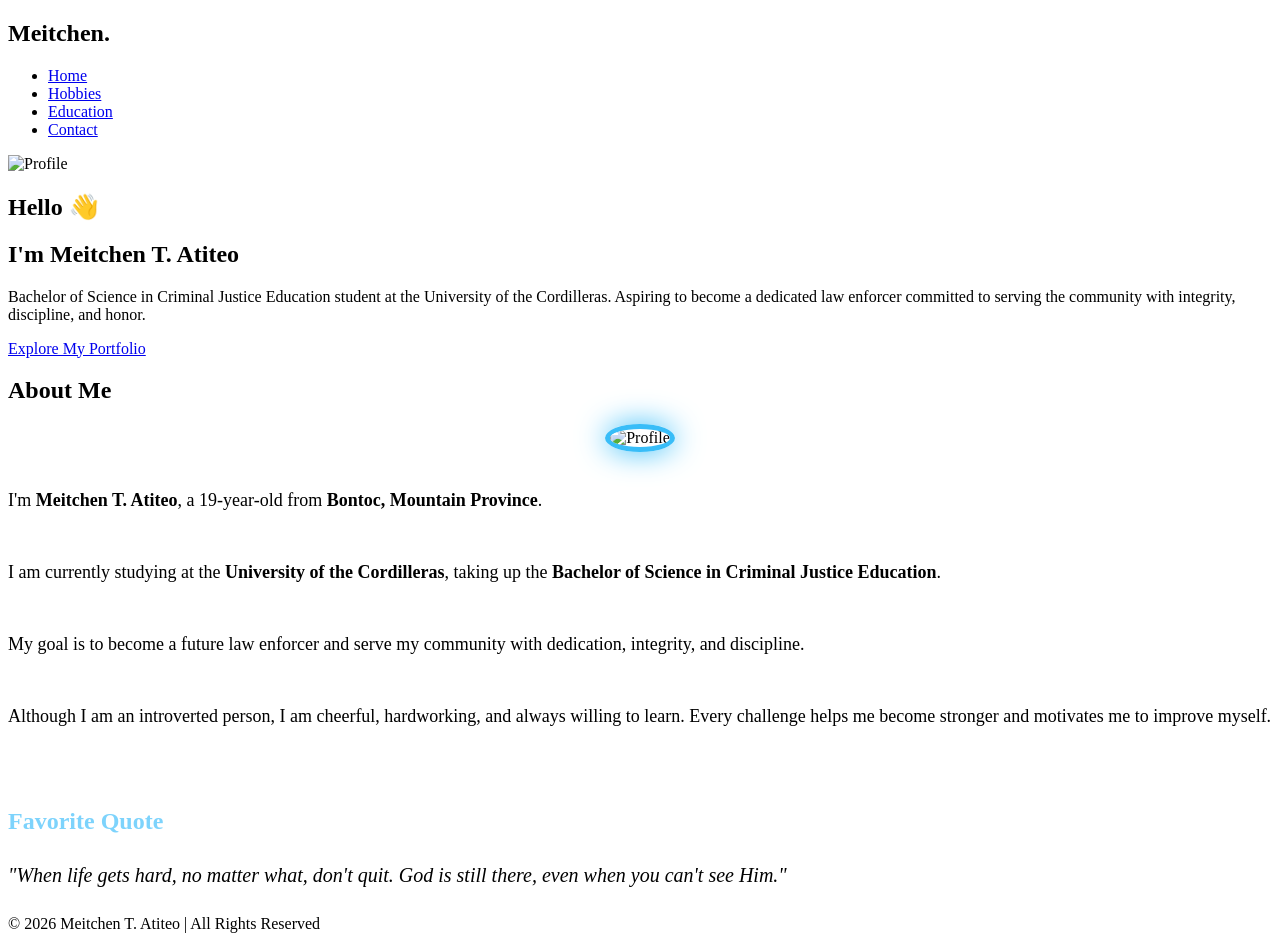
==== index.html @ 6295d1ff "Add files via upload" ====
<!DOCTYPE html>
<html lang="en">

<head>

    <meta charset="UTF-8">
    <meta name="viewport" content="width=device-width, initial-scale=1.0">

    <title>Meitchen T. Atiteo | Portfolio</title>

    <link rel="stylesheet" href="css/style.css">
    <link rel="stylesheet" href="css/stars.css">

</head>

<body>

    <!-- Background -->
    <div id="stars"></div>
    <div id="shooting-stars"></div>

    <!-- Navigation -->
    <nav>

        <h2>Meitchen.</h2>

        <ul>
            <li><a href="index.html">Home</a></li>
            <li><a href="hobbies.html">Hobbies</a></li>
            <li><a href="education.html">Education</a></li>
            <li><a href="contact.html">Contact</a></li>
        </ul>

    </nav>

    <!-- Hero Section -->
    <section class="hero">

        <div class="glass">

            <div class="profile">
                <div class="moon">
                    <img src="images/profile.jpg.jpg" alt="Profile">
                </div>
            </div>

            <h1>Hello 👋</h1>

            <h2>I'm Meitchen T. Atiteo</h2>

            <p>
                Bachelor of Science in Criminal Justice Education student at
                the University of the Cordilleras.
                Aspiring to become a dedicated law enforcer committed to
                serving the community with integrity, discipline, and honor.
            </p>

            <a href="hobbies.html" class="btn">
                Explore My Portfolio
            </a>

        </div>

    </section>

    <!-- About Section -->
    <section id="about" class="page">

        <h1>About Me</h1>

        <div class="card">

            <div style="text-align:center; margin-bottom:30px;">

                <img src="images/profile.jpg.jpg"
                     alt="Profile"
                     style="
                     width:180px;
                     height:180px;
                     border-radius:50%;
                     object-fit:cover;
                     border:5px solid #38bdf8;
                     box-shadow:0 0 30px #38bdf8;">

            </div>

            <p style="line-height:2; font-size:18px;">

                I'm <strong>Meitchen T. Atiteo</strong>, a 19-year-old from
                <strong>Bontoc, Mountain Province</strong>.

                <br><br>

                I am currently studying at the
                <strong>University of the Cordilleras</strong>,
                taking up the
                <strong>Bachelor of Science in Criminal Justice Education</strong>.

                <br><br>

                My goal is to become a future law enforcer and serve my
                community with dedication, integrity, and discipline.

                <br><br>

                Although I am an introverted person,
                I am cheerful, hardworking, and always willing to learn.
                Every challenge helps me become stronger and motivates me to
                improve myself.

            </p>

        </div>

        <br><br>

        <div class="card">

            <h2 style="color:#7dd3fc; margin-bottom:20px;">
                Favorite Quote
            </h2>

            <p style="font-size:20px; line-height:2; font-style:italic;">

                "When life gets hard, no matter what,
                don't quit. God is still there,
                even when you can't see Him."

            </p>

        </div>

    </section>

    <footer>

        © 2026 Meitchen T. Atiteo | All Rights Reserved

    </footer>

    <script src="js/stars.js"></script>

</body>

</html>
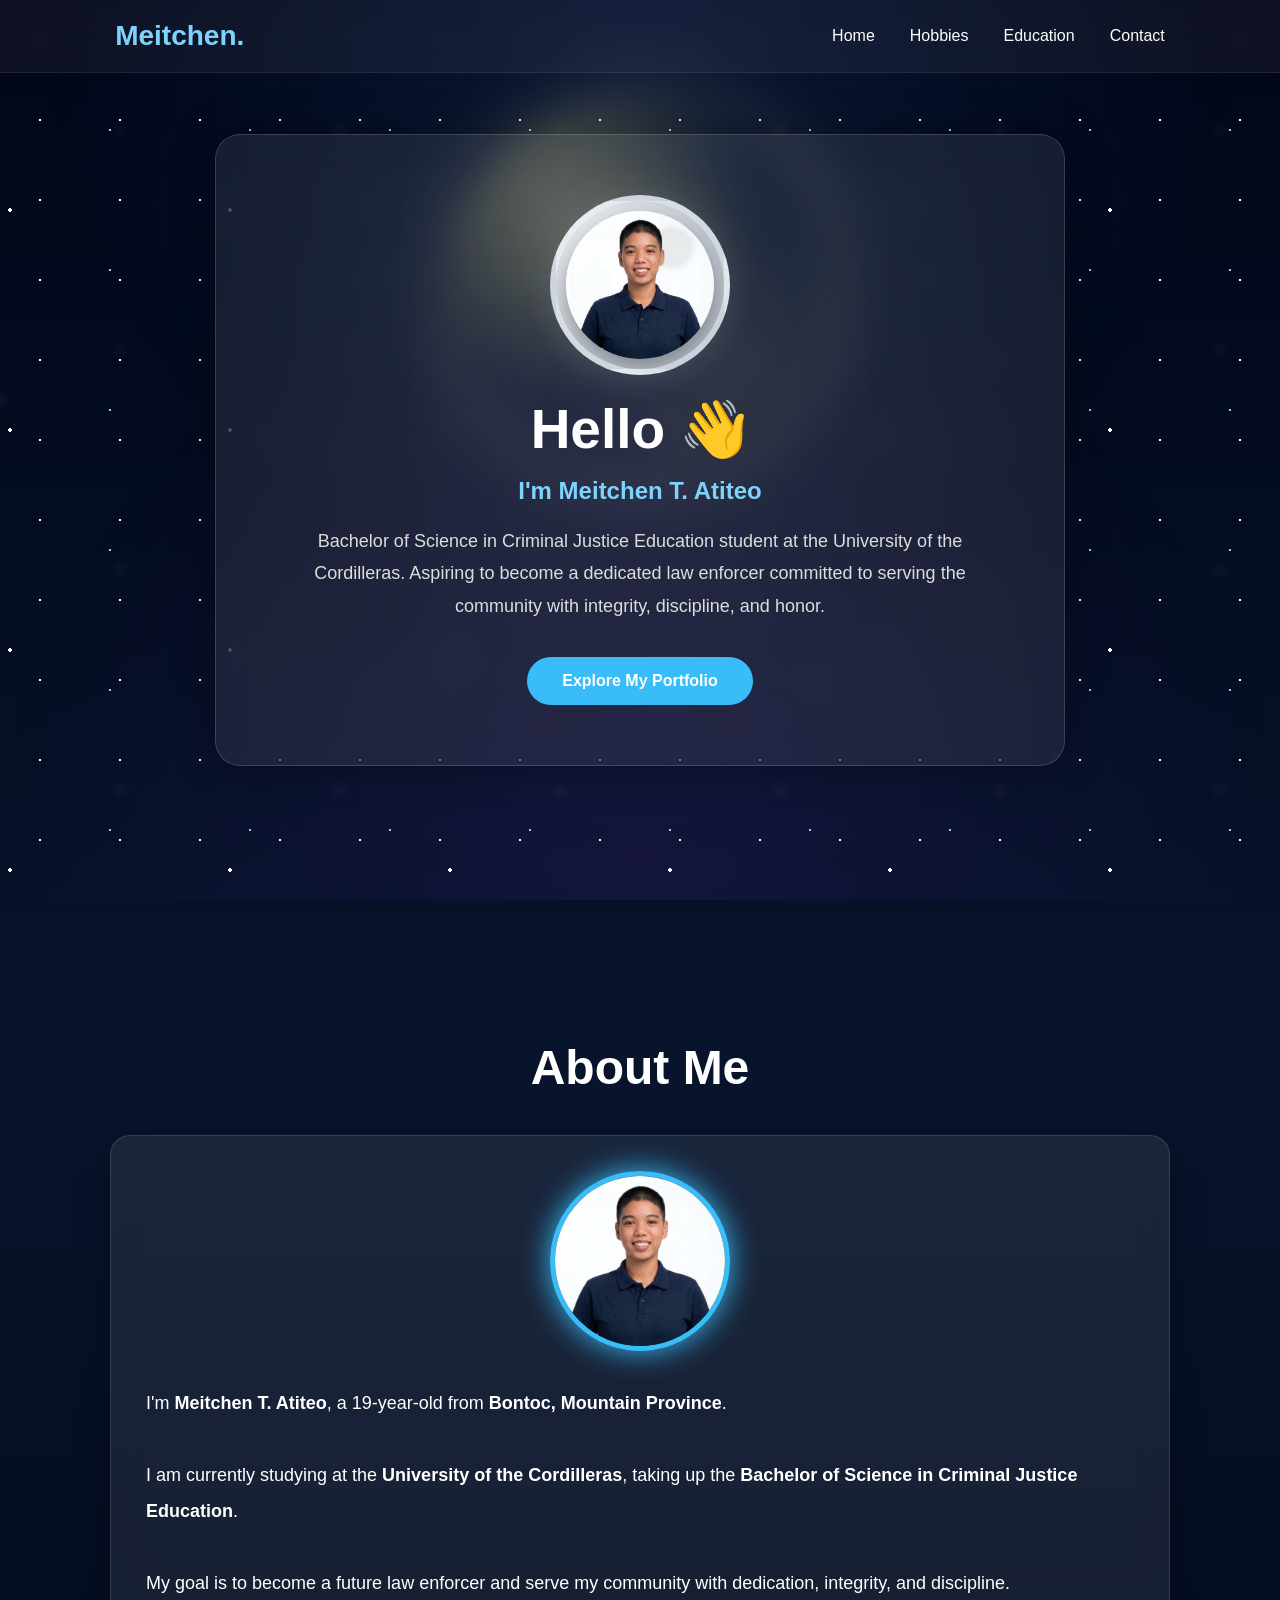
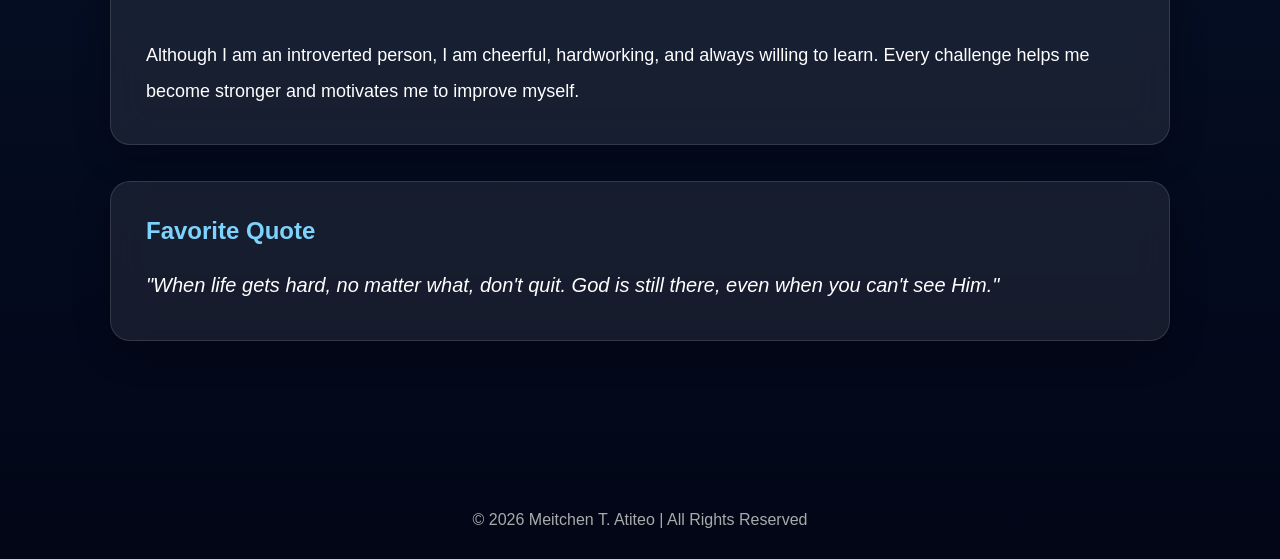
==== commit 8d8e230a: "Add files via upload" ====
--- a/index.html
+++ b/index.html
@@ -8,8 +8,8 @@
 
     <title>Meitchen T. Atiteo | Portfolio</title>
 
-    <link rel="stylesheet" href="css/style.css">
-    <link rel="stylesheet" href="css/stars.css">
+    <link rel="stylesheet" href="style.css">
+    <link rel="stylesheet" href="stars.css">
 
 </head>
 
@@ -40,7 +40,7 @@
 
             <div class="profile">
                 <div class="moon">
-                    <img src="images/profile.jpg.jpg" alt="Profile">
+                    <img src="profile.jpg" alt="Profile">
                 </div>
             </div>
 
@@ -72,7 +72,7 @@
 
             <div style="text-align:center; margin-bottom:30px;">
 
-                <img src="images/profile.jpg.jpg"
+                <img src="profile.jpg"
                      alt="Profile"
                      style="
                      width:180px;
@@ -138,7 +138,7 @@
 
     </footer>
 
-    <script src="js/stars.js"></script>
+    <script src="stars.js"></script>
 
 </body>
 
--- a/style.css
+++ b/style.css
@@ -0,0 +1,373 @@
+/* ===========================
+   Google Font
+=========================== */
+@import url('https://fonts.googleapis.com/css2?family=Poppins:wght@300;400;500;600;700;800&display=swap');
+
+/* ===========================
+   Reset
+=========================== */
+
+*{
+    margin:0;
+    padding:0;
+    box-sizing:border-box;
+    font-family:'Poppins',sans-serif;
+}
+
+html{
+    scroll-behavior:smooth;
+}
+
+body{
+    background:linear-gradient(180deg,#020617,#07142c,#020617);
+    color:#fff;
+    overflow-x:hidden;
+    min-height:100vh;
+}
+
+/* ===========================
+   Navigation
+=========================== */
+
+nav{
+    position:fixed;
+    top:0;
+    left:0;
+    width:100%;
+    display:flex;
+    justify-content:space-between;
+    align-items:center;
+    padding:20px 9%;
+    backdrop-filter:blur(18px);
+    background:rgba(255,255,255,.05);
+    border-bottom:1px solid rgba(255,255,255,.08);
+    z-index:1000;
+}
+
+nav h2{
+    color:#7dd3fc;
+    font-size:28px;
+    font-weight:700;
+}
+
+nav ul{
+    display:flex;
+    list-style:none;
+    gap:35px;
+}
+
+nav a{
+    color:white;
+    text-decoration:none;
+    transition:.35s;
+    position:relative;
+}
+
+nav a::after{
+    content:'';
+    position:absolute;
+    left:0;
+    bottom:-5px;
+    width:0%;
+    height:2px;
+    background:#7dd3fc;
+    transition:.3s;
+}
+
+nav a:hover::after{
+    width:100%;
+}
+
+nav a:hover{
+    color:#7dd3fc;
+}
+
+/* ===========================
+Hero
+=========================== */
+
+.hero{
+    min-height:100vh;
+    display:flex;
+    justify-content:center;
+    align-items:center;
+    padding:120px 20px;
+}
+
+/* Profile (moon-style) */
+.profile{
+    display:flex;
+    justify-content:center;
+    align-items:center;
+    margin-bottom:22px;
+    position:relative;
+}
+
+.profile .moon{
+    width:180px;
+    height:180px;
+    border-radius:50%;
+    display:flex;
+    align-items:center;
+    justify-content:center;
+    position:relative;
+    overflow:hidden;
+    background: radial-gradient(circle at 30% 30%, #f6f7f8 0%, #e6e9ee 25%, #cfd6df 60%, #bfc7d3 100%);
+    box-shadow:0 8px 30px rgba(59,130,246,0.08), inset -10px -8px 30px rgba(0,0,0,0.12), 0 0 40px rgba(255,244,180,0.12);
+    border:6px solid rgba(255,255,255,0.06);
+    z-index:1;
+}
+
+/* Moon glow halo */
+.profile .moon::after{
+    content:"";
+    position:absolute;
+    left:50%;
+    top:50%;
+    transform:translate(-50%,-50%);
+    width:300px;
+    height:300px;
+    border-radius:50%;
+    background: radial-gradient(circle, rgba(255,247,180,0.48) 0%, rgba(255,243,150,0.30) 30%, rgba(255,240,140,0.10) 55%, transparent 78%);
+    filter:blur(14px);
+    pointer-events:none;
+    z-index:0;
+}
+
+/* Circular backdrop behind the profile */
+.profile::before{
+    content:"";
+    position:absolute;
+    left:50%;
+    top:50%;
+    transform:translate(-50%,-50%);
+    width:380px;
+    height:380px;
+    border-radius:50%;
+    background-image:
+        radial-gradient(circle at 30% 30%, rgba(255,247,180,0.30) 0%, rgba(255,244,150,0.22) 16%, rgba(255,244,140,0.10) 34%, transparent 52%),
+        radial-gradient(circle at 70% 70%, rgba(255,230,120,0.08), transparent 46%);
+    filter:blur(18px);
+    box-shadow:0 0 80px rgba(255,244,170,0.18), inset 0 0 40px rgba(255,244,170,0.06);
+    pointer-events:none;
+    z-index:-1;
+}
+
+@media(max-width:768px){
+    .profile::before{ width:300px; height:300px; filter:blur(14px); }
+    .profile .moon::after{ width:260px; height:260px; }
+}
+
+.profile .moon img{
+    box-shadow:0 6px 18px rgba(0,0,0,0.35), 0 0 20px rgba(255,244,180,0.18);
+}
+
+.profile .moon img{
+    width:88%;
+    height:88%;
+    object-fit:cover;
+    border-radius:50%;
+    display:block;
+    box-shadow:0 6px 18px rgba(0,0,0,0.35);
+}
+
+.profile .moon::before{
+    content:"";
+    position:absolute;
+    right:20%;
+    top:18%;
+    width:34px;
+    height:34px;
+    border-radius:50%;
+    background:rgba(0,0,0,0.07);
+    box-shadow:inset -6px -4px 8px rgba(255,255,255,0.06), 0 0 12px rgba(0,0,0,0.18);
+}
+
+.profile .moon::after{
+    content:"";
+    position:absolute;
+    left:18%;
+    bottom:22%;
+    width:18px;
+    height:18px;
+    border-radius:50%;
+    background:rgba(0,0,0,0.05);
+    box-shadow:inset -4px -3px 6px rgba(255,255,255,0.04);
+}
+
+.glass{
+    width:90%;
+    max-width:850px;
+    background:rgba(255,255,255,.08);
+    backdrop-filter:blur(18px);
+    border:1px solid rgba(255,255,255,.15);
+    border-radius:25px;
+    padding:60px;
+    text-align:center;
+    box-shadow:0 0 40px rgba(0,0,0,.35);
+}
+
+.glass h1{
+    font-size:55px;
+    margin-bottom:15px;
+}
+
+.glass h2{
+    color:#7dd3fc;
+    margin-bottom:20px;
+}
+
+.glass p{
+    color:#ddd;
+    line-height:1.8;
+    font-size:18px;
+}
+
+/* ===========================
+Buttons
+=========================== */
+
+.btn{
+    display:inline-block;
+    margin-top:35px;
+    padding:15px 35px;
+    border-radius:50px;
+    background:#38bdf8;
+    color:white;
+    text-decoration:none;
+    transition:.35s;
+    font-weight:600;
+}
+
+.btn:hover{
+    transform:translateY(-4px);
+    box-shadow:0 0 30px #38bdf8;
+}
+
+/* ===========================
+Page Sections
+=========================== */
+
+.page{
+    max-width:1100px;
+    margin:140px auto;
+    padding:0 20px;
+}
+
+.page h1{
+    text-align:center;
+    font-size:48px;
+    margin-bottom:40px;
+}
+
+.card{
+    background:rgba(255,255,255,.08);
+    backdrop-filter:blur(18px);
+    border-radius:20px;
+    padding:35px;
+    border:1px solid rgba(255,255,255,.12);
+    box-shadow:0 10px 35px rgba(0,0,0,.3);
+    transition:.35s;
+}
+
+.card:hover{
+    transform:translateY(-8px);
+}
+
+/* ===========================
+Hobbies Grid
+=========================== */
+
+.grid{
+    display:grid;
+    grid-template-columns:repeat(auto-fit,minmax(240px,1fr));
+    gap:25px;
+}
+
+.hobby{
+    background:rgba(255,255,255,.08);
+    border-radius:20px;
+    padding:35px;
+    text-align:center;
+    transition:.35s;
+    border:1px solid rgba(255,255,255,.1);
+}
+
+.hobby:hover{
+    transform:translateY(-8px) scale(1.03);
+    box-shadow:0 0 30px rgba(125,211,252,.4);
+}
+
+.hobby h3{
+    margin-top:15px;
+}
+
+/* ===========================
+Timeline
+=========================== */
+
+.timeline{
+    position:relative;
+    margin-left:20px;
+    border-left:3px solid #38bdf8;
+    padding-left:30px;
+}
+
+.timeline-item{
+    margin-bottom:45px;
+}
+
+.timeline-item h2{
+    color:#7dd3fc;
+    margin-bottom:8px;
+}
+
+/* ===========================
+Contact Cards
+=========================== */
+
+.contact-card{
+    margin-bottom:25px;
+}
+
+/* ===========================
+Footer
+=========================== */
+
+footer{
+    text-align:center;
+    padding:30px;
+    color:#aaa;
+}
+
+/* ===========================
+Responsive
+=========================== */
+
+@media(max-width:768px){
+
+nav{
+    flex-direction:column;
+    gap:15px;
+    padding:15px;
+}
+
+nav ul{
+    flex-wrap:wrap;
+    justify-content:center;
+    gap:18px;
+}
+
+.glass{
+    padding:35px;
+}
+
+.glass h1{
+    font-size:40px;
+}
+
+.page h1{
+    font-size:36px;
+}
+
+}
--- a/stars.css
+++ b/stars.css
@@ -0,0 +1,202 @@
+/* ===========================
+   Twinkling Stars Background
+=========================== */
+
+#stars{
+    position:fixed;
+    inset:0;
+    overflow:hidden;
+    z-index:-3;
+
+    background-image:
+        radial-gradient(white 1px, transparent 1px),
+        radial-gradient(#8fd3ff 1px, transparent 1px),
+        radial-gradient(#ffffff 2px, transparent 2px);
+
+    background-size:
+        80px 80px,
+        140px 140px,
+        220px 220px;
+
+    background-position:
+        0 0,
+        40px 60px,
+        120px 100px;
+
+    animation:twinkle 8s ease-in-out infinite alternate;
+}
+
+/* Extra blurred glow layer so twinkling stars also have a soft glow */
+#stars::before{
+    content:"";
+    position:absolute;
+    inset:0;
+    pointer-events:none;
+    background-image:
+        radial-gradient(rgba(255,255,255,0.95) 2px, transparent 2px),
+        radial-gradient(rgba(143,211,255,0.9) 2px, transparent 2px),
+        radial-gradient(rgba(255,255,255,0.85) 3px, transparent 3px);
+    background-size: 220px 220px, 360px 360px, 520px 520px;
+    background-position: 10px 20px, 140px 90px, 260px 140px;
+    filter:blur(6px);
+    opacity:.55;
+    z-index:-3;
+    animation:glow 6s ease-in-out infinite alternate;
+}
+
+@keyframes glow{
+    from{ opacity:.35; transform:translateY(-10px); }
+    to{ opacity:.85; transform:translateY(10px); }
+}
+
+@keyframes twinkle{
+
+    from{
+        opacity:.45;
+    }
+
+    to{
+        opacity:1;
+    }
+
+}
+
+/* ===========================
+   Shooting Stars
+=========================== */
+
+#shooting-stars{
+    position:fixed;
+    inset:0;
+    overflow:hidden;
+    pointer-events:none;
+    z-index:-2;
+}
+
+.shooting-star{
+
+    position:absolute;
+
+    width:180px;
+    height:2px;
+
+    background:linear-gradient(
+        90deg,
+        white,
+        rgba(255,255,255,0)
+    );
+
+    border-radius:999px;
+
+    transform:rotate(-35deg);
+
+    animation:shoot 2.2s linear forwards;
+}
+
+.shooting-star::before{
+
+    content:"";
+
+    position:absolute;
+
+    left:0;
+
+    top:-3px;
+
+    width:8px;
+    height:8px;
+
+    border-radius:50%;
+
+    background:white;
+
+    box-shadow:
+        0 0 12px white,
+        0 0 25px #8fd3ff;
+
+}
+
+/* ===========================
+Animation
+=========================== */
+
+@keyframes shoot{
+
+    from{
+
+        transform:
+            translate(0,0)
+            rotate(-35deg);
+
+        opacity:1;
+
+    }
+
+    to{
+
+        transform:
+            translate(-900px,900px)
+            rotate(-35deg);
+
+        opacity:0;
+
+    }
+
+}
+
+/* ===========================
+Glow Overlay
+=========================== */
+
+body::before{
+
+    content:"";
+
+    position:fixed;
+
+    inset:0;
+
+    background:
+    radial-gradient(circle at top,#3b82f620,transparent 55%),
+    radial-gradient(circle at bottom,#9333ea18,transparent 60%);
+
+    z-index:-4;
+
+}
+
+/* ===========================
+Floating Light
+=========================== */
+
+body::after{
+
+    content:"";
+
+    position:fixed;
+
+    inset:0;
+
+    background:
+    radial-gradient(circle,#ffffff08 0%,transparent 70%);
+
+    animation:floatGlow 12s ease-in-out infinite alternate;
+
+    z-index:-5;
+
+}
+
+@keyframes floatGlow{
+
+    from{
+
+        transform:translateY(-40px);
+
+    }
+
+    to{
+
+        transform:translateY(40px);
+
+    }
+
+}
